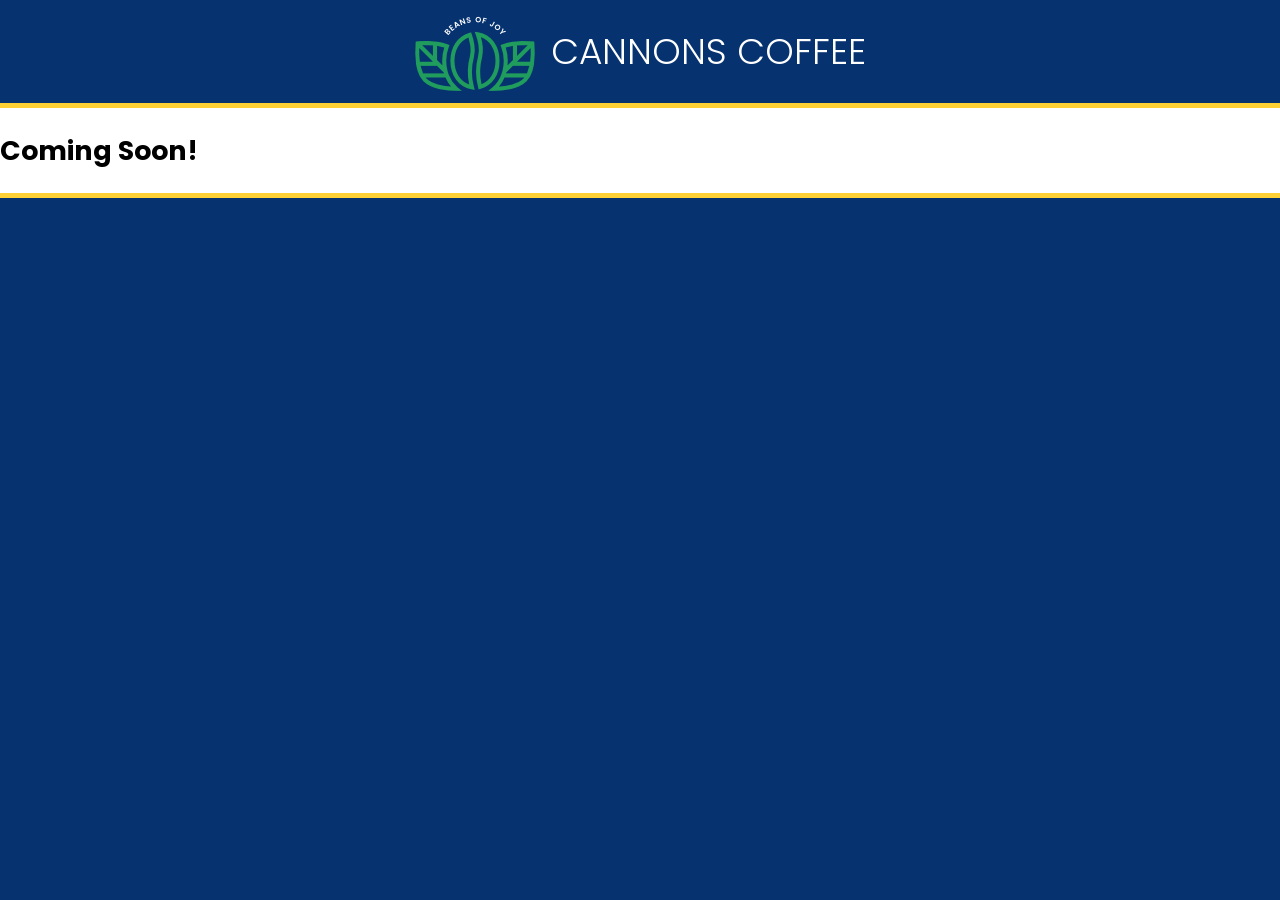
==== index.html @ fdb442bc "initial commiy." ====
<!doctype html>
<html lang="en">
  <head>
    <meta charset="UTF-8" />
    <meta name="viewport" content="width=device-width, initial-scale=1.0" />
    <title>Annies Coffee</title>
    <link rel="stylesheet" href="css/styles.css" />
  </head>
  <body>
    <header>
      <img
        src="images/cannons-coffee-logo.png"
        alt="Cannons Coffee, Beans of Joy! Est. 2014"
      />
      <h1>Cannons Coffee</h1>
    </header>
    <main>
      <h2>Coming Soon!</h2>
    </main>
  </body>
</html>
---- css/styles.css ----
@import url("https://fonts.googleapis.com/css2?family=Poppins:ital,wght@0,100;0,200;0,300;0,400;0,500;0,600;0,700;0,800;0,900;1,100;1,200;1,300;1,400;1,500;1,600;1,700;1,800;1,900&display=swap");

/* BASIC FORMATTING */
html {
    box-sizing: border-box;
}

*,
*:before,
*:after {
    box-sizing: inherit;
}

img {
    max-width: 100%;
}

body {
    font-family: Poppins;
    font-size: 1.125rem;
    color: black;
    background-color: #063270;
    margin: 0;
    padding: 0;
}

main {
    background-color: white;
    border-bottom: 5px solid #ffd034;
    border-top: 5px solid #ffd034;
}

header {
    color: white;
    text-transform: uppercase;
    font-weight: normal;
    display: flex;
    flex-flow: row wrap;
    justify-content: center;
    align-items: center;
    gap: 1rem;
}

h1 {
    font-weight: 300;
}
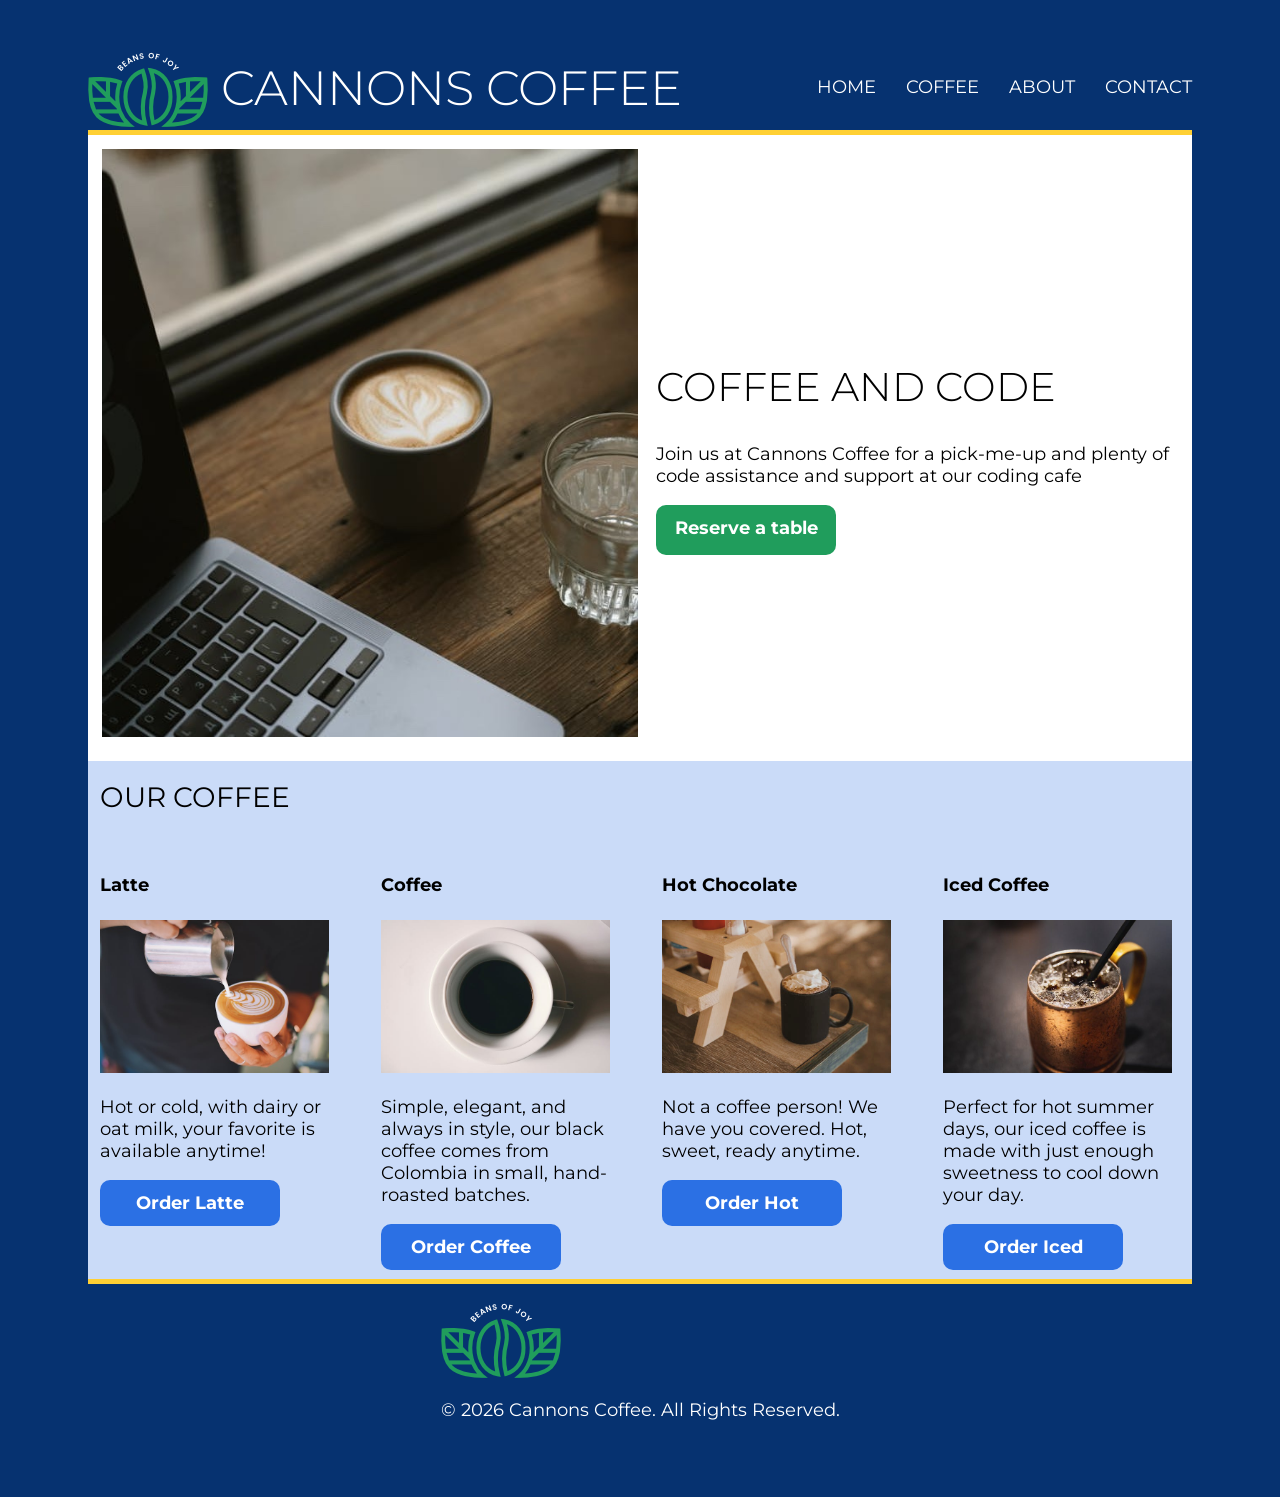
==== commit 59e7a6ed: "updated" ====
--- a/index.html
+++ b/index.html
@@ -3,19 +3,122 @@
   <head>
     <meta charset="UTF-8" />
     <meta name="viewport" content="width=device-width, initial-scale=1.0" />
-    <title>Annies Coffee</title>
+    <title>"Cannon's Coffee"</title>
     <link rel="stylesheet" href="css/styles.css" />
   </head>
   <body>
-    <header>
-      <img
-        src="images/cannons-coffee-logo.png"
-        alt="Cannons Coffee, Beans of Joy! Est. 2014"
-      />
-      <h1>Cannons Coffee</h1>
-    </header>
-    <main>
-      <h2>Coming Soon!</h2>
-    </main>
+    <div class="wrapper">
+      <header class="navbar">
+        <div class="logo">
+          <img
+            src="images/logo-nav.png"
+            alt="Cannons Coffee, Beans of Joy! Est. 2014"
+          />
+          <h1>Cannons Coffee</h1>
+        </div>
+        <div class="navbar_container">
+          <nav class="nav-child">
+            <ul>
+              <li><a href="/index.html">Home</a></li>
+              <li><a href="/latte.html">Coffee</a></li>
+              <li>
+                <a href="https://www.isnotokay.com" target="_blank">About</a>
+              </li>
+              <li>
+                <a href="mailto:anaisgreyson95@gmail.com" target="_blank"
+                  >Contact</a
+                >
+              </li>
+            </ul>
+          </nav>
+        </div>
+      </header>
+      <main>
+        <article class="featured">
+          <img
+            class="feat-img"
+            src="images/coffee-computer.jpg"
+            alt="laptop with a cup of coffee and a glass of water"
+          />
+          <div class="card">
+            <h2>Coffee and Code</h2>
+
+            <p>
+              Join us at Cannons Coffee for a pick-me-up and plenty of code
+              assistance and support at our coding cafe
+            </p>
+            <a href="https://isnotokay.com/network.html" class="button"
+              >Reserve a table</a
+            >
+          </div>
+        </article>
+        <!-- this is the closing for the .featured -->
+        <div class="grid">
+          <h3>Our Coffee</h3>
+          <div class="card">
+            <h4>Latte</h4>
+            <img src="images/latte.jpg" alt="latte in a cup" />
+            <p>
+              Hot or cold, with dairy or oat milk, your favorite is available
+              anytime!
+            </p>
+            <a href="http://startbucks.com/order" class="button">
+              Order Latte</a
+            >
+          </div>
+          <div class="card">
+            <h4>Coffee</h4>
+            <img src="images/coffee.jpg" alt="Coffee in a cup" />
+            <p>
+              Simple, elegant, and always in style, our black coffee comes from
+              Colombia in small, hand-roasted batches.
+            </p>
+            <a href="https://www.isnotokay.com" class="button">
+              Order Coffee
+            </a>
+          </div>
+          <div class="card">
+            <h4>Hot Chocolate</h4>
+            <img
+              src="images/hotchoc.jpg"
+              alt="Hot Chocolate in a cup with whipped cream"
+            />
+            <p>
+              Not a coffee person! We have you covered. Hot, sweet, ready
+              anytime.
+            </p>
+            <a href="https://www.isnotokay.com/about" class="button"
+              >Order Hot</a
+            >
+          </div>
+          <div class="card">
+            <h4>Iced Coffee</h4>
+            <img
+              src="images/iced.jpg"
+              alt="Iced coffee in a mug with a straw"
+            />
+            <p>
+              Perfect for hot summer days, our iced coffee is made with just
+              enough sweetness to cool down your day.
+            </p>
+            <a href="https://www.isnotokay.com/about" class="button"
+              >Order Iced</a
+            >
+          </div>
+        </div>
+        <!-- this is the closing for the .card_container -->
+      </main>
+      <footer>
+        <div class="footer_container">
+          <img
+            src="images/logo-nav.png"
+            alt="Cannons Coffee, Beans of Joy! Est. 2014"
+            class="logo"
+          />
+          <p class="copyright">© 2026 Cannons Coffee. All Rights Reserved.</p>
+        </div>
+        <!-- .footer_container div ending -->
+      </footer>
+    </div>
   </body>
 </html>
--- a/css/styles.css
+++ b/css/styles.css
@@ -1,33 +1,128 @@
-@import url("https://fonts.googleapis.com/css2?family=Poppins:ital,wght@0,100;0,200;0,300;0,400;0,500;0,600;0,700;0,800;0,900;1,100;1,200;1,300;1,400;1,500;1,600;1,700;1,800;1,900&display=swap");
+@import url("https://fonts.googleapis.com/css2?family=Montserrat:ital,wght@0,100..900;1,100..900&display=swap");
+
+/* @import url("https://fonts.googleapis.com/css2?family=Poppins:ital,wght@0,100;0,200;0,300;0,400;0,500;0,600;0,700;0,800;0,900;1,100;1,200;1,300;1,400;1,500;1,600;1,700;1,800;1,900&display=swap"); */
+:root {
+    --Black: #000000;
+    --Catalina: #06327d;
+    --Bluetiful: #2b70e4;
+    --Vegan: #209d5c;
+    --Sunglow: #ffd034;
+    --White: #ffffff;
+    --Light-Blue: #cadbf8;
+    --radius: 10px;
+    --font-family: "Montserrat", sans-serif;
+    --margin: 0 auto;
+}
 
 /* BASIC FORMATTING */
 html {
     box-sizing: border-box;
+      margin: 0 auto;
+    max-width: 1200px;
 }
 
 *,
 *:before,
 *:after {
     box-sizing: inherit;
-}
-
-img {
+    max-width: 1200px;
+}
+
+/* NAV BAR STUFF  */
+
+.navbar__container {
+    width: auto-flow;
+    margin: 0 auto;
+    padding: 0 1.5rem;
+    display: flex;
+    align-items: center;
+    justify-content: center;
+    /*   flex-direction: row; */
+}
+
+nav ul {
+    display: flex;
+    flex-flow: wrap;
+    list-style-type: none;
+    gap: 20px;
+    padding-bottom: 5px;
+    align-items: flex-start;
+}
+
+.logo {
+    display: flex;
+    gap: 13px;
+    padding-bottom: 2px;
+    flex-wrap: wrap;
+    height: auto;
+}
+
+/* button  */
+.button {
+    background-color: var(--Bluetiful);
+    display: inline-block;
+    border-radius: var(--radius);
+    color: var(--White);
+    text-decoration: none;
+    padding: 0.75rem;
+    font-weight: bold;
+    text-align: center;
+    width: 180px;
+}
+
+.featured .button {
+    background-color: var(--Vegan);
+    color: var(--White);
+    width: 180px;
+    display: inline-block;
+}
+
+.featured {
+    text-align: left;
+    padding-bottom: 10px;
+    display: grid;
+    grid-gap: 2rem;
+    grid-template-columns: 1fr 1fr;
+}
+
+.article {
+    display: grid;
+    /*   grid-template-columns: 1fr 1fr;
+  grid-template-rows: 1fr; */
+}
+
+.featured .card {
+    align-self: center;
+}
+
+.feat-img {
+    /* float: left; */
+    display: flex;
+    width: 100%;
+    margin: 14px;
+}
+
+.grid img {
     max-width: 100%;
+    padding-right: 20px;
 }
 
 body {
-    font-family: Poppins;
+    font-family: var(--font-family);
     font-size: 1.125rem;
     color: black;
     background-color: #063270;
     margin: 0;
     padding: 0;
+    margin-bottom: 10px;
 }
 
 main {
     background-color: white;
-    border-bottom: 5px solid #ffd034;
-    border-top: 5px solid #ffd034;
+    /*   padding-left: 20px;
+   */
+    border-bottom: 5px solid var(--Sunglow);
+    border-top: 5px solid var(--Sunglow);
 }
 
 header {
@@ -39,8 +134,125 @@
     justify-content: center;
     align-items: center;
     gap: 1rem;
+    /*   align-items: center; */
+    align-content: center;
 }
 
 h1 {
+    font-family: var(--font-family);
+    font-size: 3rem;
+    text-transform: uppercase;
+    margin: 0;
     font-weight: 300;
+    align-content: center;
+    font-size: 3rem;
+    line-height: 1.1667;
+    
+    
+}
+
+h2 {
+    text-transform: uppercase;
+    font-family: var(--font-family);
+    font-size: 2.5rem;
+    line-height: 1.1667;
+    font-weight: 300;
+}
+
+h3 {
+    text-transform: uppercase;
+    font-size: 1.75rem;
+    line-height: 1.5;
+    margin: 0;
+    margin-top: 15px;
+    padding-top: 30px;
+    font-weight: normal;
+    padding: 0;
+    justify-items: center;
+    align-content: center;
+}
+
+ul {
+    list-style: none;
+}
+
+a {
+    text-decoration: none;
+    color: var(--White);
+    transition: color var(--Sunglow) ease;
+}
+
+a:hover,
+a:focus {
+    color: var(--Sunglow);
+}
+
+.grid {
+    background-color: var(--Light-Blue);
+    padding-left: 12px;
+    display: grid;
+    gap: 4rem;
+    padding-bottom: 0.6rem;
+    grid-template-columns: 1fr;
+}
+
+.footer_container {
+    display: flex;
+    flex-wrap: wrap;
+    align-items: center;
+    color: white;
+    justify-content: center;
+}
+
+@media (min-width: 650px) {
+    .grid {
+        display: grid;
+        grid-template-columns: 1fr 1fr;
+        /* creates the 2-column layout */
+        gap: 2rem;
+    }
+
+    .grid h3 {
+        grid-column: 1 / -1;
+    }
+
+    .featured .button {
+        height: 50px;
+    }
+
+    header {
+        display: flex;
+        align-content: space-between;
+    }
+
+    .footer_container {
+        padding-top: 1.3%;
+        display: grid;
+        grid-template-rows: 1fr;
+    }
+}
+
+@media (min-width: 1000px) {
+    .wrapper {
+        padding: 3rem;
+    }
+
+    .grid {
+        display: grid;
+        grid-template-rows: 1fr;
+        grid-template-columns: 1fr 1fr 1fr 1fr;
+        justify-content: space-between;
+    }
+
+    header.navbar {
+        display: flex;
+        justify-content: space-between;
+        /* This is the split! */
+        align-items: center;
+    }
+
+    nav ul {
+        display: flex;
+        gap: 30px;
+    }
 }
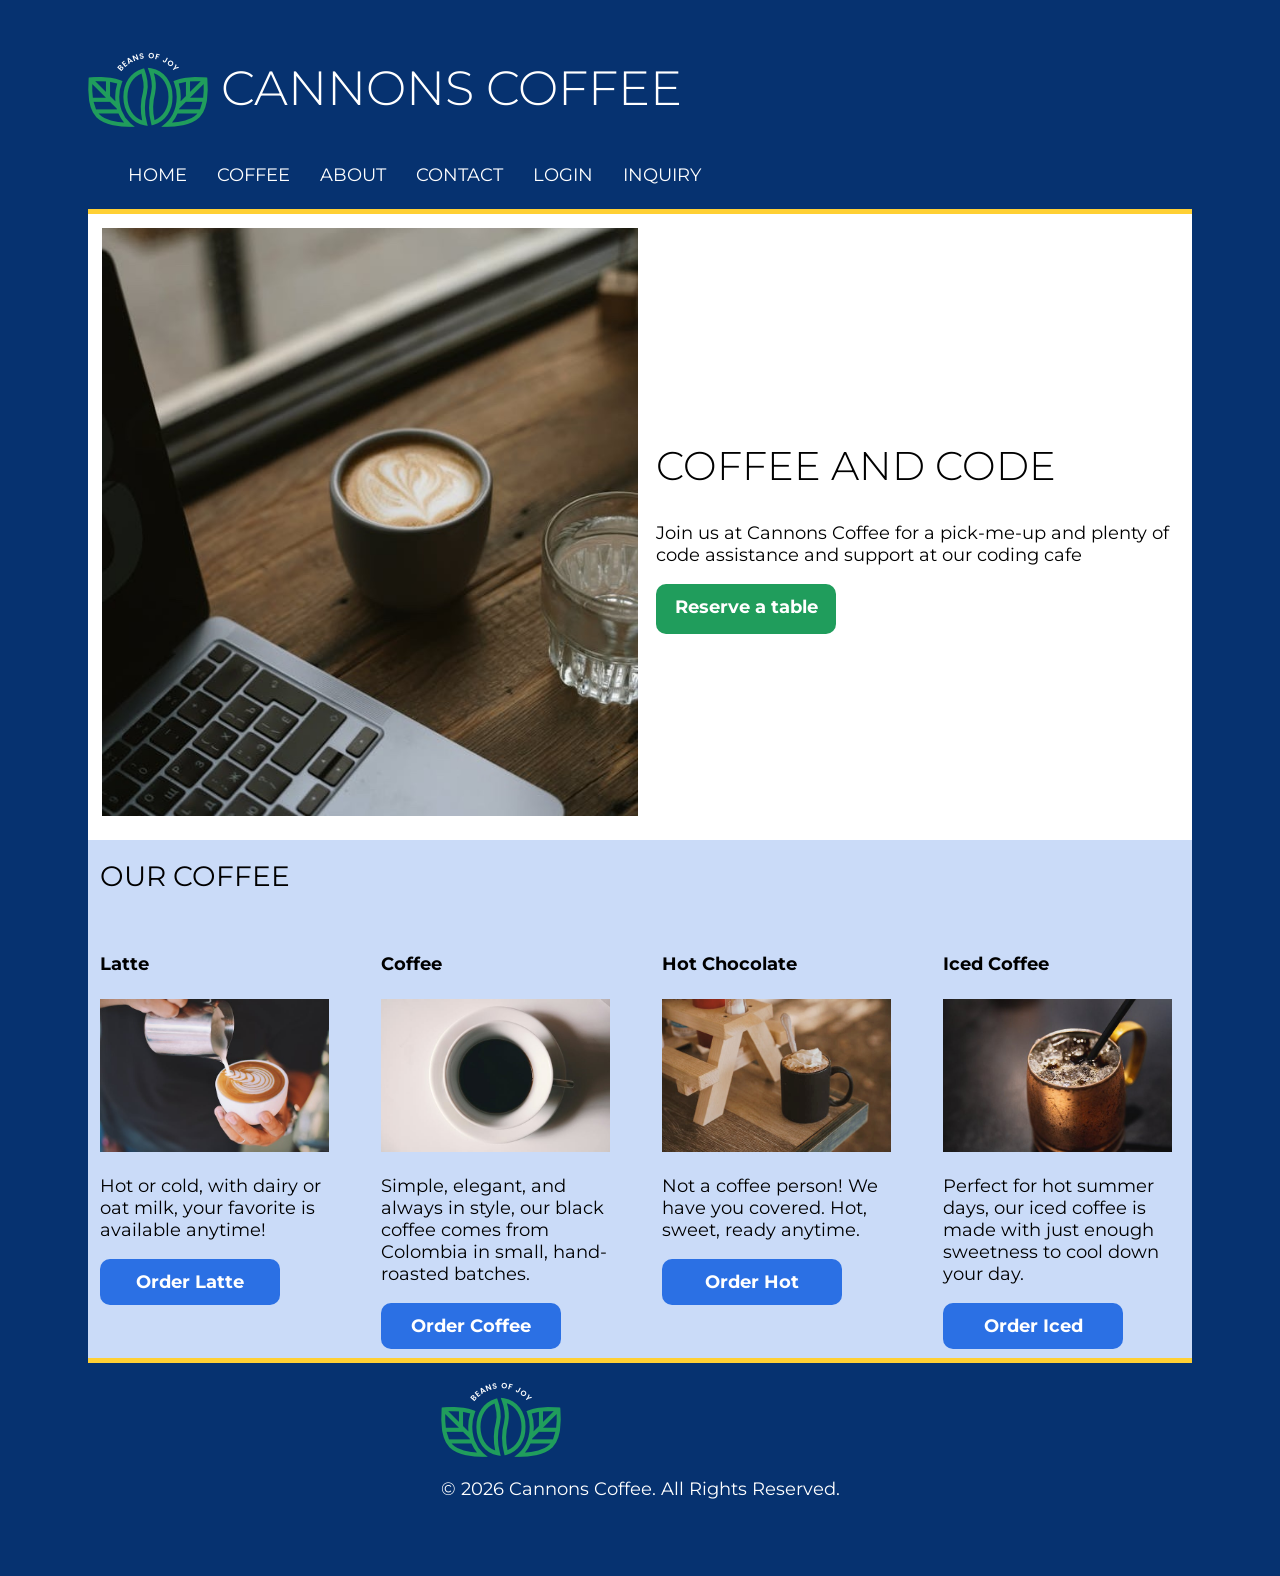
==== commit 02d69429: "added login and inquiry pages with js folder" ====
--- a/index.html
+++ b/index.html
@@ -19,8 +19,8 @@
         <div class="navbar_container">
           <nav class="nav-child">
             <ul>
-              <li><a href="/index.html">Home</a></li>
-              <li><a href="/latte.html">Coffee</a></li>
+              <li><a href="index.html">Home</a></li>
+              <li><a href="latte.html">Coffee</a></li>
               <li>
                 <a href="https://www.isnotokay.com" target="_blank">About</a>
               </li>
@@ -29,6 +29,8 @@
                   >Contact</a
                 >
               </li>
+              <li><a href="login.html">Login</a></li>
+              <li><a href="inquiry.html">Inquiry</a></li>
             </ul>
           </nav>
         </div>
